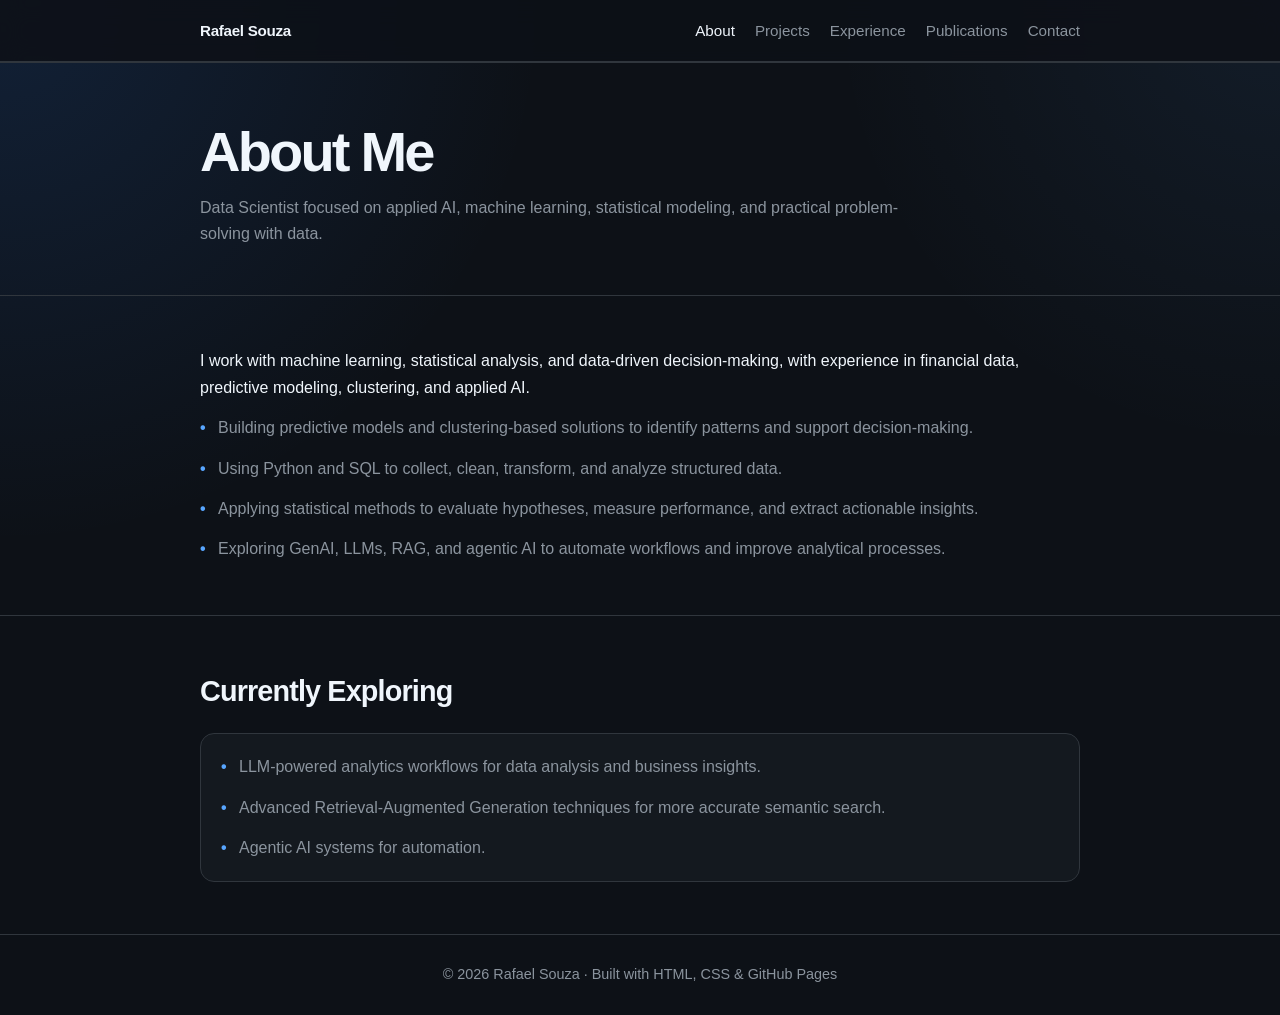
==== about.html @ 1ab5821f "Add files via upload" ====
<!DOCTYPE html>
<html lang="en">
<head>
  <meta charset="UTF-8" />
  <meta name="viewport" content="width=device-width, initial-scale=1.0" />
  <title>About | Rafael Souza</title>
  <meta name="description" content="About Rafael Souza." />
  <link rel="stylesheet" href="styles.css" />
</head>
<body>

<header>
  <div class="container">
    <nav>
      <a class="brand" href="index.html">Rafael Souza</a>
      <div class="nav-links">
        <a href="about.html">About</a>
        <a href="projects.html">Projects</a>
        <a href="experience.html">Experience</a>
        <a href="publications.html">Publications</a>
        <a href="contact.html">Contact</a>
      </div>
    </nav>
  </div>
</header>

<main>

<section class="page-title">
  <div class="container">
    <h1>About Me</h1>
    <p>
      Data Scientist focused on applied AI, machine learning, statistical modeling,
      and practical problem-solving with data.
    </p>
  </div>
</section>

<section>
  <div class="container">
    <p>
      I work with machine learning, statistical analysis, and data-driven decision-making,
      with experience in financial data, predictive modeling, clustering, and applied AI.
    </p>
    <ul class="list">
      <li>Building predictive models and clustering-based solutions to identify patterns and support decision-making.</li>
      <li>Using Python and SQL to collect, clean, transform, and analyze structured data.</li>
      <li>Applying statistical methods to evaluate hypotheses, measure performance, and extract actionable insights.</li>
      <li>Exploring GenAI, LLMs, RAG, and agentic AI to automate workflows and improve analytical processes.</li>
    </ul>
  </div>
</section>

<section>
  <div class="container">
    <h2>Currently Exploring</h2>
    <div class="card">
      <ul class="list">
        <li>LLM-powered analytics workflows for data analysis and business insights.</li>
        <li>Advanced Retrieval-Augmented Generation techniques for more accurate semantic search.</li>
        <li>Agentic AI systems for automation.</li>
      </ul>
    </div>
  </div>
</section>

</main>

<footer>
  <div class="container">
    © <span id="year"></span> Rafael Souza · Built with HTML, CSS & GitHub Pages
  </div>
</footer>
<script src="script.js"></script>

</body>
</html>
---- styles.css ----
:root {
  --bg: #0d1117;
  --surface: #161b22;
  --surface-2: #21262d;
  --text: #f0f6fc;
  --muted: #8b949e;
  --line: #30363d;
  --accent: #58a6ff;
  --accent-strong: #2f81f7;
  --tag-bg: #21262d;
  --max-width: 880px;
}

* {
  box-sizing: border-box;
  margin: 0;
  padding: 0;
}

html {
  scroll-behavior: smooth;
}

body {
  font-family: -apple-system, BlinkMacSystemFont, "Segoe UI", Helvetica, Arial, sans-serif;
  background:
    radial-gradient(circle at top left, rgba(47, 129, 247, 0.14), transparent 34rem),
    radial-gradient(circle at top right, rgba(88, 166, 255, 0.08), transparent 28rem),
    var(--bg);
  color: var(--text);
  line-height: 1.65;
  min-height: 100vh;
}

a {
  color: var(--accent);
  text-decoration: none;
}

a:hover {
  text-decoration: underline;
}

.container {
  width: min(var(--max-width), calc(100% - 32px));
  margin: 0 auto;
}

header {
  border-bottom: 1px solid var(--line);
  background: rgba(13, 17, 23, 0.88);
  backdrop-filter: blur(12px);
  position: sticky;
  top: 0;
  z-index: 10;
}

nav {
  display: flex;
  align-items: center;
  justify-content: space-between;
  padding: 18px 0;
  font-size: 0.95rem;
}

.brand {
  color: var(--text);
  font-weight: 700;
  letter-spacing: -0.02em;
}

.nav-links {
  display: flex;
  gap: 20px;
  color: var(--muted);
}

.nav-links a {
  color: var(--muted);
}

.nav-links a:hover,
.nav-links a.active {
  color: var(--text);
  text-decoration: none;
}

.hero {
  text-align: center;
  padding: 82px 0 62px;
}

.avatar {
  width: 156px;
  height: 156px;
  border-radius: 50%;
  object-fit: cover;
  border: 1px solid var(--line);
  margin-bottom: 26px;
  background: var(--surface);
}

h1 {
  font-size: clamp(2.25rem, 5vw, 3.5rem);
  line-height: 1.1;
  letter-spacing: -0.05em;
  margin-bottom: 12px;
}

h2 {
  font-size: 1.8rem;
  letter-spacing: -0.03em;
  margin-bottom: 18px;
}

h3 {
  font-size: 1.08rem;
  margin-bottom: 7px;
}

.subtitle {
  color: var(--muted);
  font-size: 1.08rem;
  margin-bottom: 22px;
}

.subtitle span {
  display: block;
}

.socials {
  display: flex;
  justify-content: center;
  flex-wrap: wrap;
  gap: 12px;
  margin-top: 22px;
}

.socials a,
.button {
  color: var(--text);
  border: 1px solid var(--line);
  border-radius: 999px;
  padding: 8px 14px;
  font-size: 0.92rem;
  background: rgba(22, 27, 34, 0.82);
}

.socials a:hover,
.button:hover {
  border-color: var(--accent);
  color: var(--accent);
  text-decoration: none;
}

section,
.page {
  padding: 52px 0;
  border-top: 1px solid var(--line);
}

.page:first-of-type {
  border-top: none;
}

.page-title {
  padding: 58px 0 34px;
}

.page-title p {
  color: var(--muted);
  max-width: 720px;
}

p {
  margin-bottom: 14px;
}

.muted {
  color: var(--muted);
}

.grid {
  display: grid;
  gap: 16px;
}

.card {
  padding: 20px;
  border: 1px solid var(--line);
  border-radius: 14px;
  background: rgba(22, 27, 34, 0.78);
}

.card p {
  color: var(--muted);
  margin-bottom: 0;
}

.card + .card {
  margin-top: 14px;
}

.list {
  display: grid;
  gap: 14px;
  list-style: none;
}

.list li {
  padding-left: 18px;
  position: relative;
  color: var(--muted);
}

.list li::before {
  content: "•";
  position: absolute;
  left: 0;
  color: var(--accent);
  font-weight: 700;
}

.tags {
  display: flex;
  flex-wrap: wrap;
  gap: 8px;
  margin-top: 12px;
}

.tag {
  background: var(--tag-bg);
  border: 1px solid var(--line);
  border-radius: 999px;
  padding: 5px 10px;
  color: var(--muted);
  font-size: 0.86rem;
}

.project-link {
  display: inline-block;
  margin-top: 12px;
  font-size: 0.92rem;
  font-weight: 600;
}

footer {
  border-top: 1px solid var(--line);
  color: var(--muted);
  text-align: center;
  padding: 28px 0;
  font-size: 0.9rem;
}

@media (max-width: 720px) {
  nav {
    flex-direction: column;
    gap: 12px;
  }

  .nav-links {
    gap: 14px;
    flex-wrap: wrap;
    justify-content: center;
  }

  .hero {
    padding-top: 52px;
  }
}
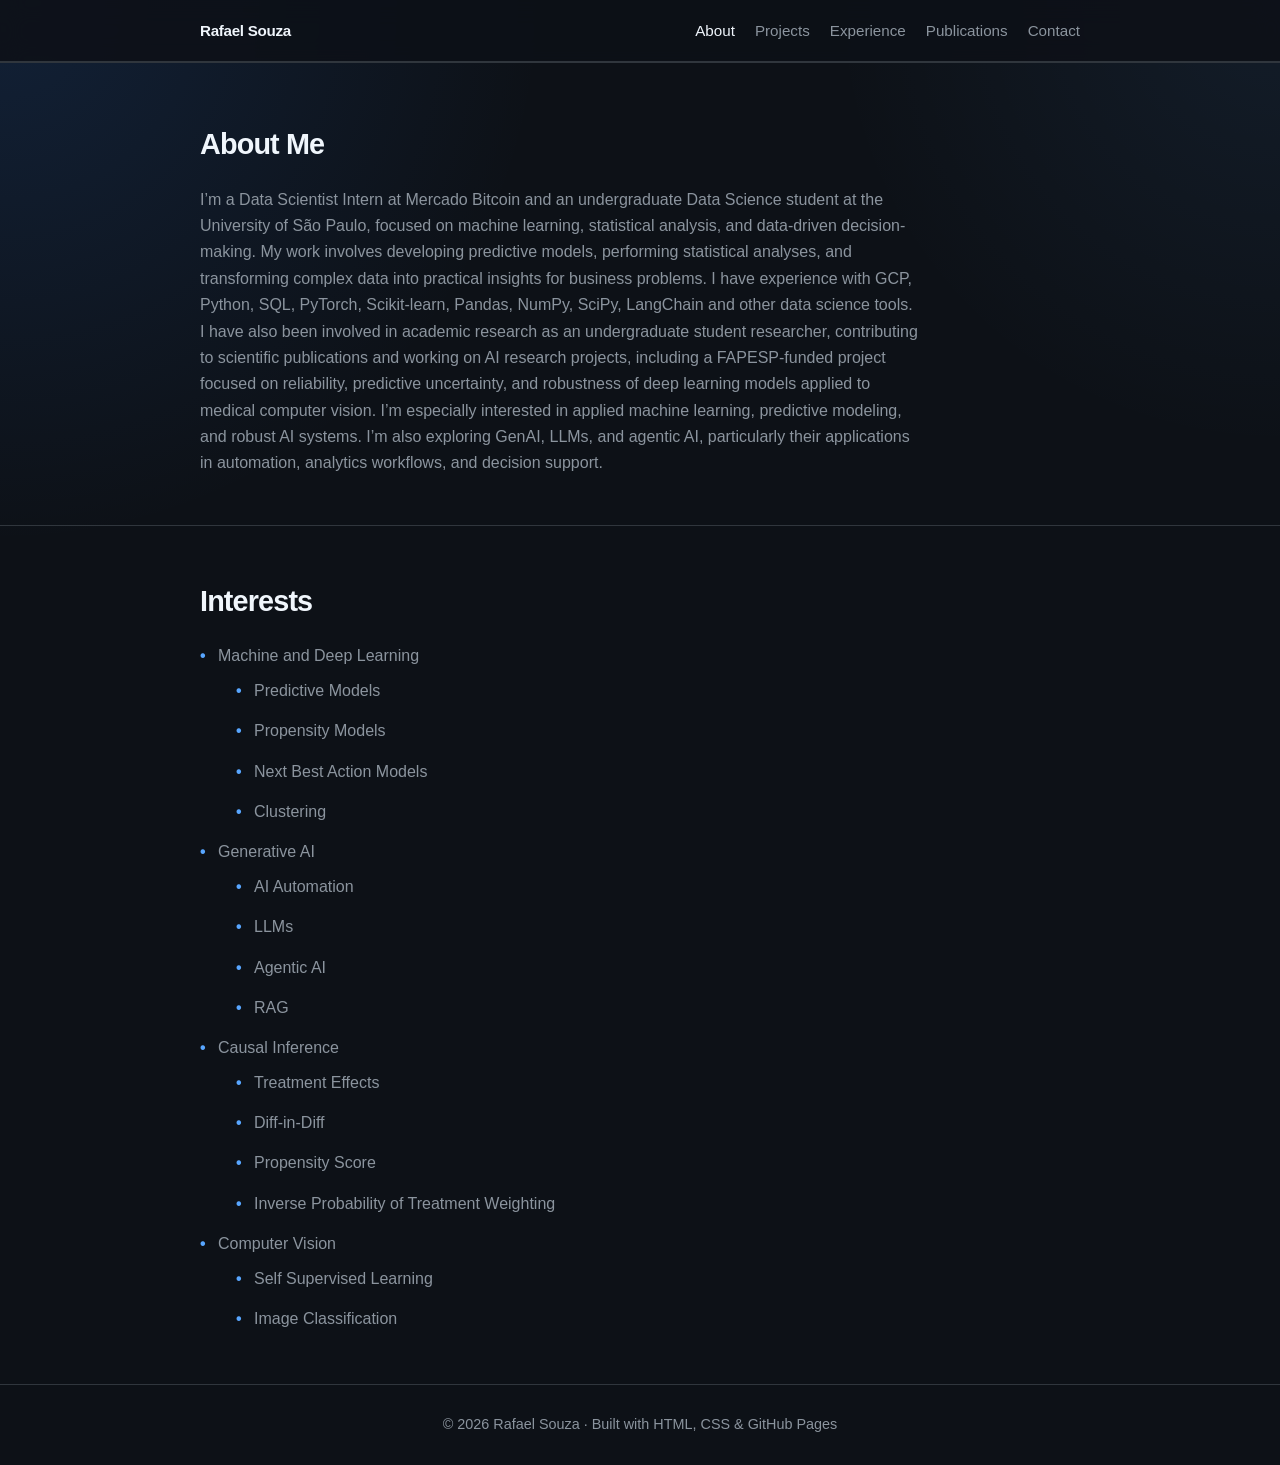
==== commit 8d32eb0f: "Update about.html" ====
--- a/about.html
+++ b/about.html
@@ -28,39 +28,63 @@
 
 <section class="page-title">
   <div class="container">
-    <h1>About Me</h1>
+    <h2>About Me</h2>
     <p>
-      Data Scientist focused on applied AI, machine learning, statistical modeling,
-      and practical problem-solving with data.
+      I’m a Data Scientist Intern at Mercado Bitcoin and an undergraduate Data Science student at the University of São Paulo, focused on machine learning, statistical analysis, and data-driven decision-making.
+
+      My work involves developing predictive models, performing statistical analyses, and transforming complex data into practical insights for business problems. I have experience with GCP, Python, SQL, PyTorch, Scikit-learn, Pandas, NumPy, SciPy, LangChain and other data science tools.
+
+      I have also been involved in academic research as an undergraduate student researcher, contributing to scientific publications and working on AI research projects, including a FAPESP-funded project focused on reliability, predictive uncertainty, and robustness of deep learning models applied to medical computer vision.
+
+      I’m especially interested in applied machine learning, predictive modeling, and robust AI systems. I’m also exploring GenAI, LLMs, and agentic AI, particularly their applications in automation, analytics workflows, and decision support.
     </p>
   </div>
 </section>
 
 <section>
   <div class="container">
-    <p>
-      I work with machine learning, statistical analysis, and data-driven decision-making,
-      with experience in financial data, predictive modeling, clustering, and applied AI.
-    </p>
+    <h2>Interests</h2>
+
     <ul class="list">
-      <li>Building predictive models and clustering-based solutions to identify patterns and support decision-making.</li>
-      <li>Using Python and SQL to collect, clean, transform, and analyze structured data.</li>
-      <li>Applying statistical methods to evaluate hypotheses, measure performance, and extract actionable insights.</li>
-      <li>Exploring GenAI, LLMs, RAG, and agentic AI to automate workflows and improve analytical processes.</li>
+      <li>
+        Machine and Deep Learning
+        <ul class="list" style="margin-top: 8px; margin-left: 18px;">
+          <li>Predictive Models</li>
+          <li>Propensity Models</li>
+          <li>Next Best Action Models</li>
+          <li>Clustering</li>
+        </ul>
+      </li>
+
+      <li>
+        Generative AI
+        <ul class="list" style="margin-top: 8px; margin-left: 18px;">
+          <li>AI Automation</li>
+          <li>LLMs</li>
+          <li>Agentic AI</li>
+          <li>RAG</li>
+        </ul>
+      </li>
+
+      <li>
+        Causal Inference
+        <ul class="list" style="margin-top: 8px; margin-left: 18px;">
+          <li>Treatment Effects</li>
+          <li>Diff-in-Diff</li>
+          <li>Propensity Score</li>
+          <li>Inverse Probability of Treatment Weighting</li>
+        </ul>
+      </li>
+
+      <li>
+        Computer Vision
+        <ul class="list" style="margin-top: 8px; margin-left: 18px;">  
+          <li>Self Supervised Learning</li>
+          <li>Image Classification</li>
+        </ul>
+      </li>
+      
     </ul>
-  </div>
-</section>
-
-<section>
-  <div class="container">
-    <h2>Currently Exploring</h2>
-    <div class="card">
-      <ul class="list">
-        <li>LLM-powered analytics workflows for data analysis and business insights.</li>
-        <li>Advanced Retrieval-Augmented Generation techniques for more accurate semantic search.</li>
-        <li>Agentic AI systems for automation.</li>
-      </ul>
-    </div>
   </div>
 </section>
 
--- a/styles.css
+++ b/styles.css
@@ -268,3 +268,57 @@
     padding-top: 52px;
   }
 }
+
+.icon-socials {
+  display: flex;
+  justify-content: center;
+  align-items: center;
+  gap: 14px;
+  flex-wrap: wrap;
+  margin-top: 18px;
+}
+
+.icon-socials a {
+  width: 42px;
+  height: 42px;
+  border: 1px solid var(--line);
+  border-radius: 50%;
+  background: rgba(22, 27, 34, 0.82);
+  color: var(--text);
+
+  display: inline-flex;
+  align-items: center;
+  justify-content: center;
+
+  text-decoration: none;
+  transition:
+    border-color 0.2s ease,
+    transform 0.2s ease,
+    background 0.2s ease,
+    opacity 0.2s ease;
+}
+
+.icon-socials a:hover {
+  border-color: var(--accent);
+  background: var(--surface-2);
+  transform: translateY(-2px);
+  text-decoration: none;
+}
+
+.icon-socials img {
+  width: 20px;
+  height: 20px;
+  object-fit: contain;
+  opacity: 0.92;
+}
+
+.icon-socials a:hover img {
+  opacity: 1;
+}
+
+.cv-icon {
+  color: var(--text);
+  font-size: 0.72rem;
+  font-weight: 800;
+  letter-spacing: -0.02em;
+}
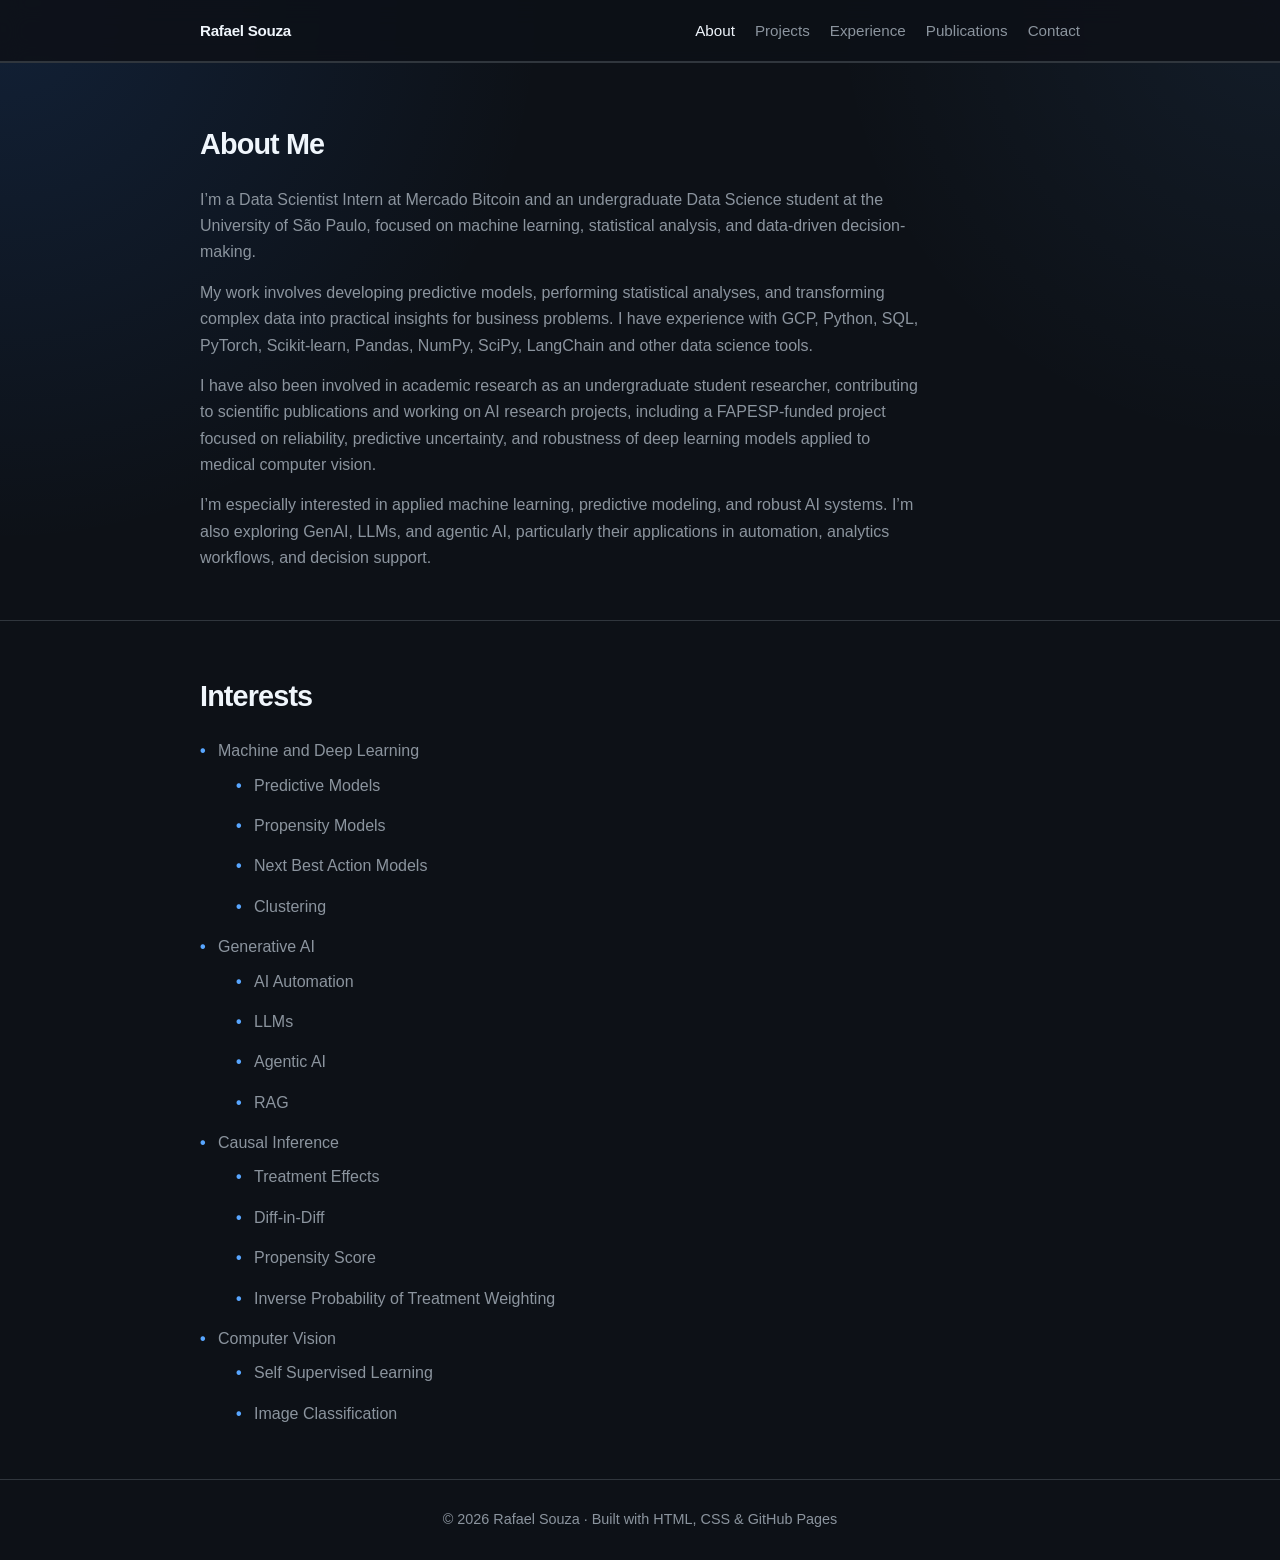
==== commit d19af776: "Update about.html" ====
--- a/about.html
+++ b/about.html
@@ -31,11 +31,17 @@
     <h2>About Me</h2>
     <p>
       I’m a Data Scientist Intern at Mercado Bitcoin and an undergraduate Data Science student at the University of São Paulo, focused on machine learning, statistical analysis, and data-driven decision-making.
+    </p>
+    
+    <p>
+      My work involves developing predictive models, performing statistical analyses, and transforming complex data into practical insights for business problems. I have experience with GCP, Python, SQL, PyTorch, Scikit-learn, Pandas, NumPy, SciPy, LangChain and other data science tools.
+    </p>
+    
+    <p>
+      I have also been involved in academic research as an undergraduate student researcher, contributing to scientific publications and working on AI research projects, including a FAPESP-funded project focused on reliability, predictive uncertainty, and robustness of deep learning models applied to medical computer vision.
+    </p>
 
-      My work involves developing predictive models, performing statistical analyses, and transforming complex data into practical insights for business problems. I have experience with GCP, Python, SQL, PyTorch, Scikit-learn, Pandas, NumPy, SciPy, LangChain and other data science tools.
-
-      I have also been involved in academic research as an undergraduate student researcher, contributing to scientific publications and working on AI research projects, including a FAPESP-funded project focused on reliability, predictive uncertainty, and robustness of deep learning models applied to medical computer vision.
-
+    <p>
       I’m especially interested in applied machine learning, predictive modeling, and robust AI systems. I’m also exploring GenAI, LLMs, and agentic AI, particularly their applications in automation, analytics workflows, and decision support.
     </p>
   </div>
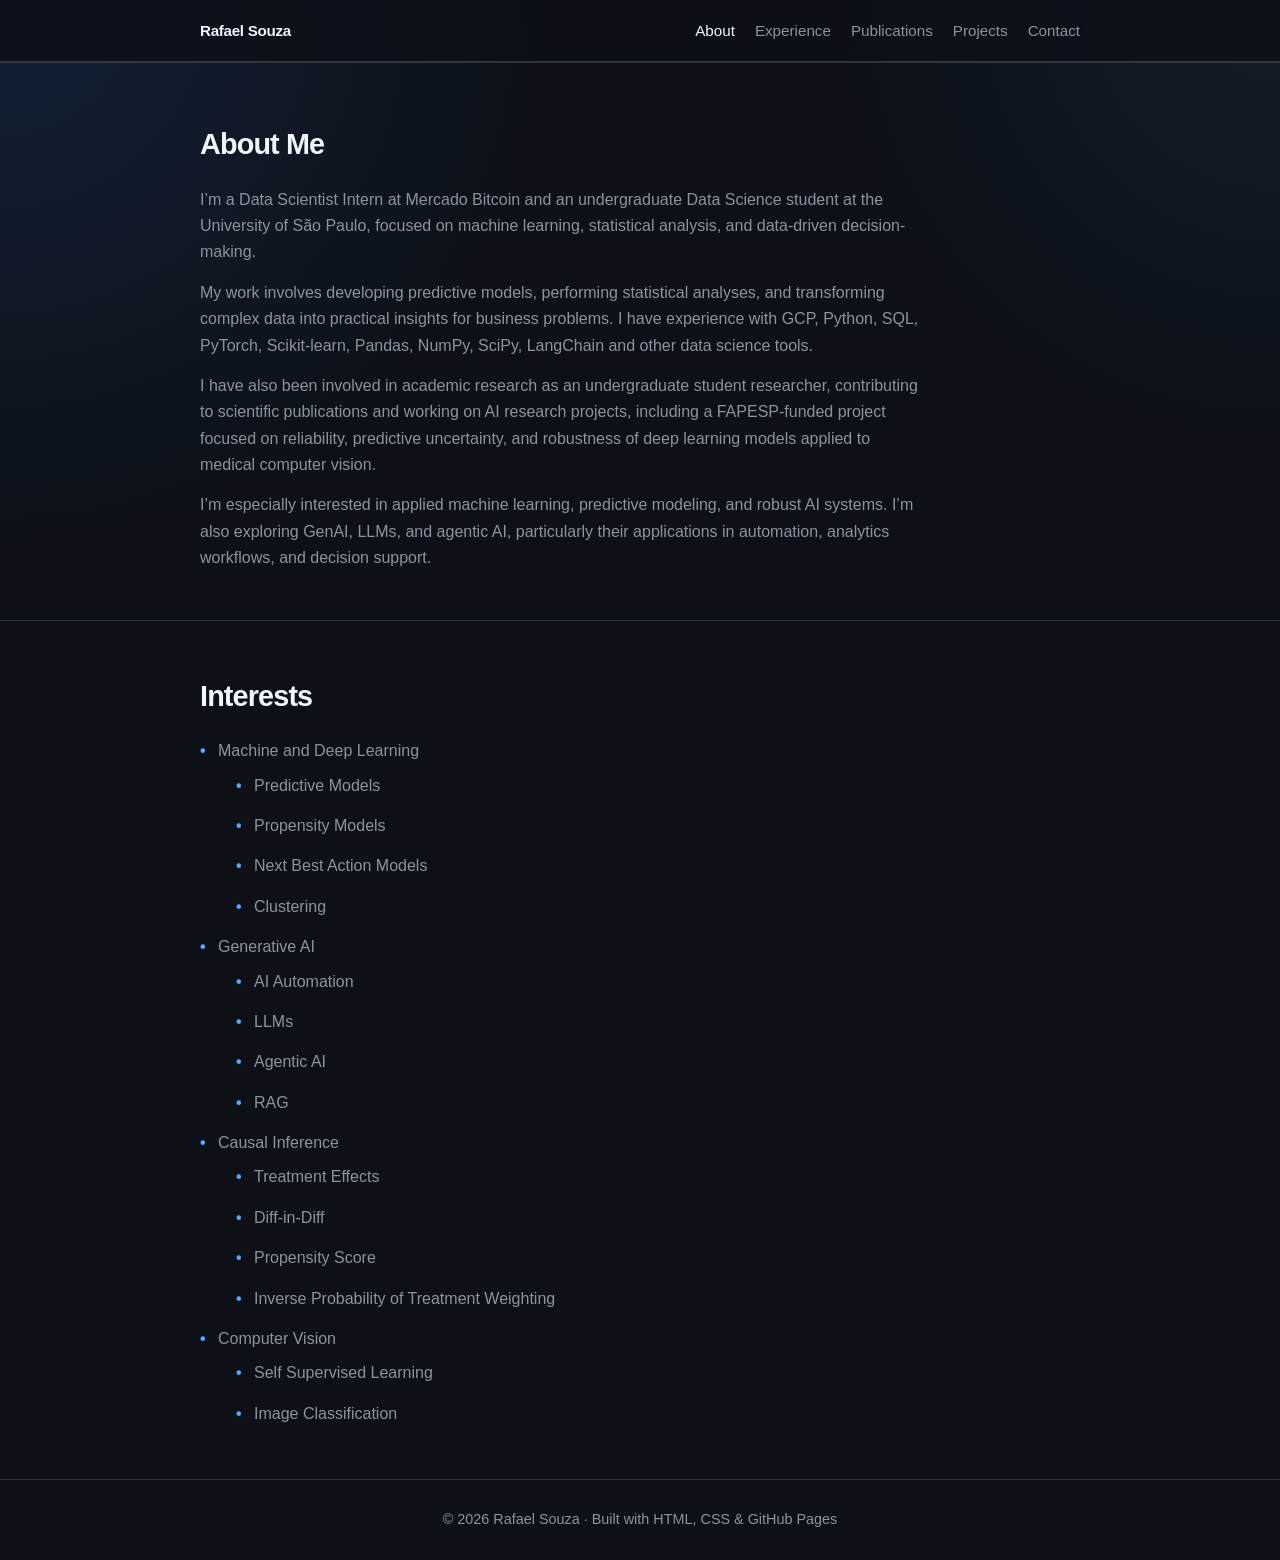
==== commit 6062c5ef: "Update about.html" ====
--- a/about.html
+++ b/about.html
@@ -15,9 +15,9 @@
       <a class="brand" href="index.html">Rafael Souza</a>
       <div class="nav-links">
         <a href="about.html">About</a>
-        <a href="projects.html">Projects</a>
         <a href="experience.html">Experience</a>
         <a href="publications.html">Publications</a>
+        <a href="projects.html">Projects</a>
         <a href="contact.html">Contact</a>
       </div>
     </nav>
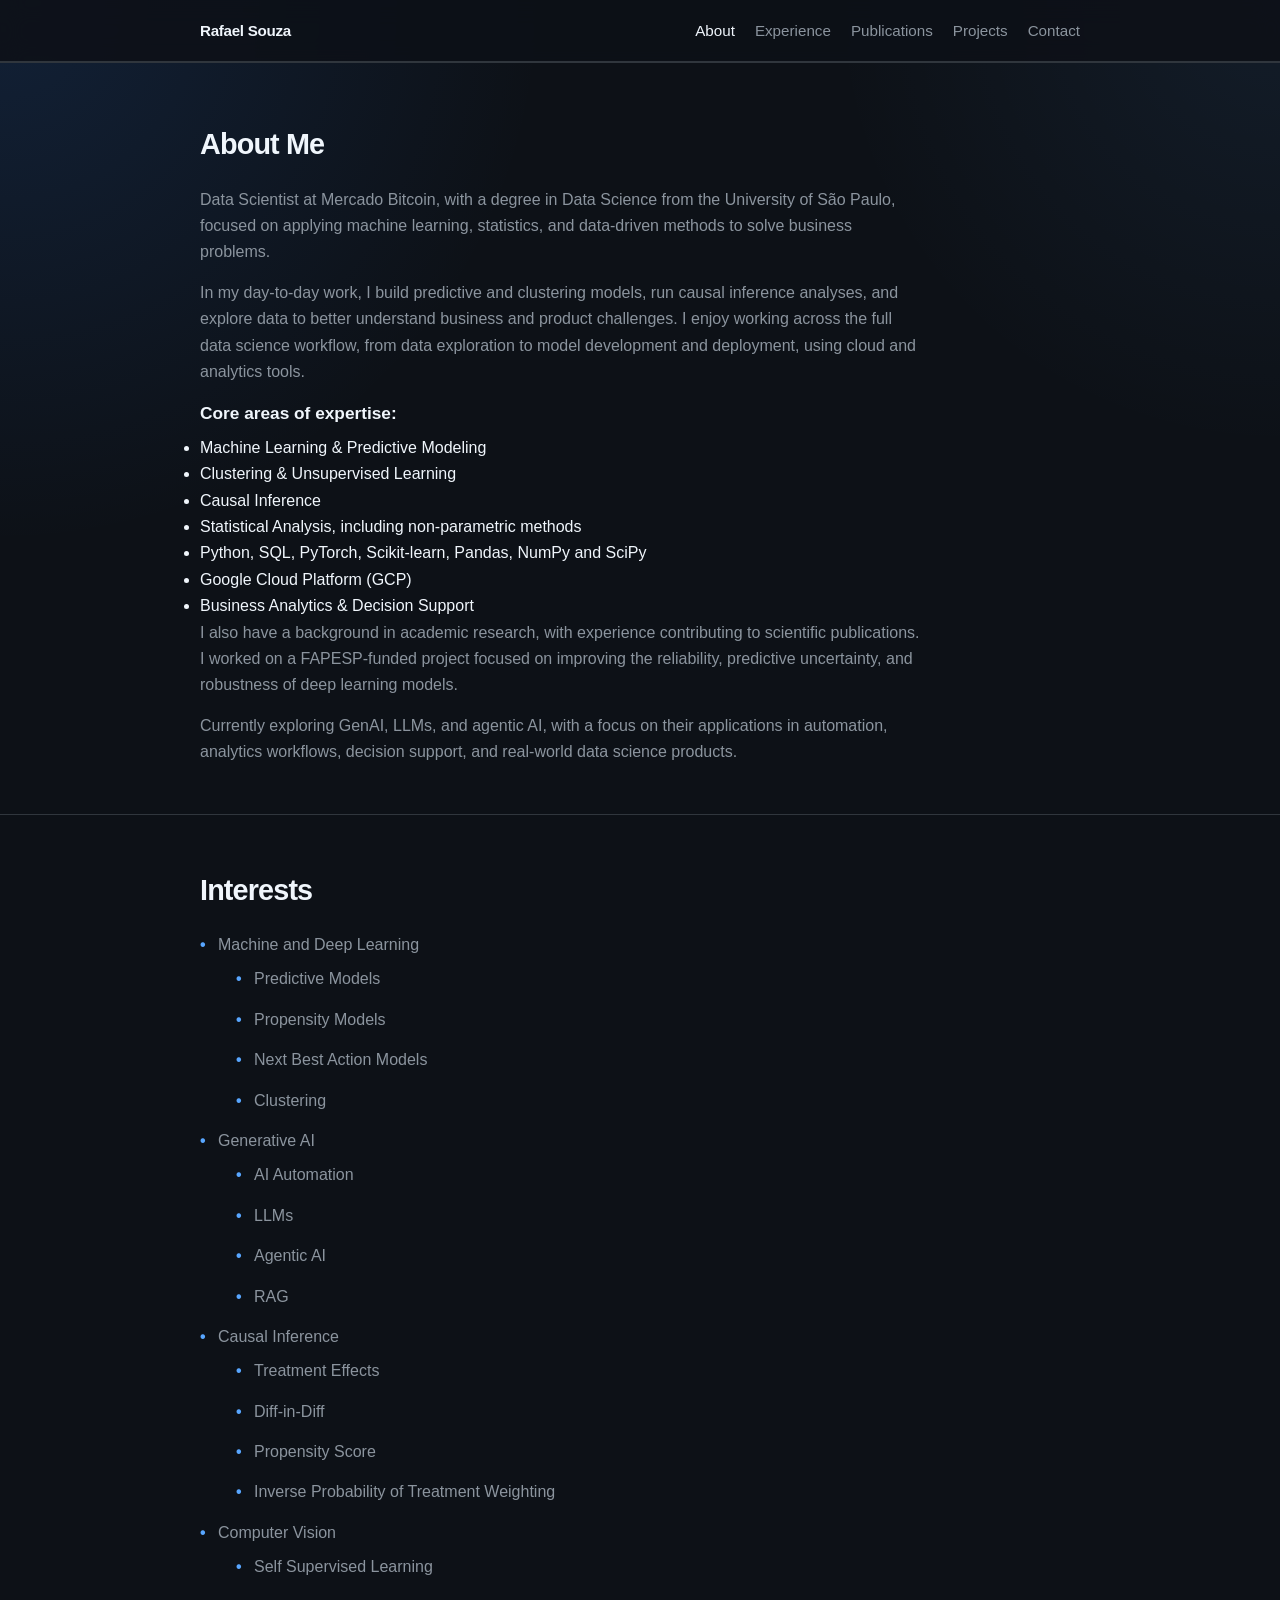
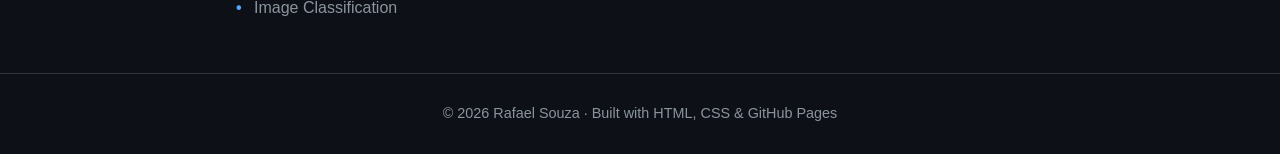
==== commit e91d0df2: "Update about.html" ====
--- a/about.html
+++ b/about.html
@@ -30,19 +30,27 @@
   <div class="container">
     <h2>About Me</h2>
     <p>
-      I’m a Data Scientist Intern at Mercado Bitcoin and an undergraduate Data Science student at the University of São Paulo, focused on machine learning, statistical analysis, and data-driven decision-making.
+    Data Scientist at Mercado Bitcoin, with a degree in Data Science from the University of São Paulo, focused on applying machine learning, statistics, and data-driven methods to solve business problems.
     </p>
-    
     <p>
-      My work involves developing predictive models, performing statistical analyses, and transforming complex data into practical insights for business problems. I have experience with GCP, Python, SQL, PyTorch, Scikit-learn, Pandas, NumPy, SciPy, LangChain and other data science tools.
-    </p>
-    
-    <p>
-      I have also been involved in academic research as an undergraduate student researcher, contributing to scientific publications and working on AI research projects, including a FAPESP-funded project focused on reliability, predictive uncertainty, and robustness of deep learning models applied to medical computer vision.
+    In my day-to-day work, I build predictive and clustering models, run causal inference analyses, and explore data to better understand business and product challenges. I enjoy working across the full data science workflow, from data exploration to model development and deployment, using cloud and analytics tools.
     </p>
 
+    <h3>Core areas of expertise:</h3>
+    <ul class="expertise-list">
+      <li>Machine Learning & Predictive Modeling</li>
+      <li>Clustering & Unsupervised Learning</li>
+      <li>Causal Inference</li>
+      <li>Statistical Analysis, including non-parametric methods</li>
+      <li>Python, SQL, PyTorch, Scikit-learn, Pandas, NumPy and SciPy</li>
+      <li>Google Cloud Platform (GCP)</li>
+      <li>Business Analytics & Decision Support</li>
+    </ul>
     <p>
-      I’m especially interested in applied machine learning, predictive modeling, and robust AI systems. I’m also exploring GenAI, LLMs, and agentic AI, particularly their applications in automation, analytics workflows, and decision support.
+    I also have a background in academic research, with experience contributing to scientific publications. I worked on a FAPESP-funded project focused on improving the reliability, predictive uncertainty, and robustness of deep learning models.
+    </p>
+    <p>
+    Currently exploring GenAI, LLMs, and agentic AI, with a focus on their applications in automation, analytics workflows, decision support, and real-world data science products.
     </p>
   </div>
 </section>
--- a/styles.css
+++ b/styles.css
@@ -322,3 +322,12 @@
   font-weight: 800;
   letter-spacing: -0.02em;
 }
+
+.signature-name {
+  font-family: "Alex Brush", cursive;
+  font-size: clamp(3.4rem, 8vw, 5.2rem);
+  font-weight: 400;
+  letter-spacing: 0.01em;
+  margin-bottom: 10px;
+  color: var(--text);
+}
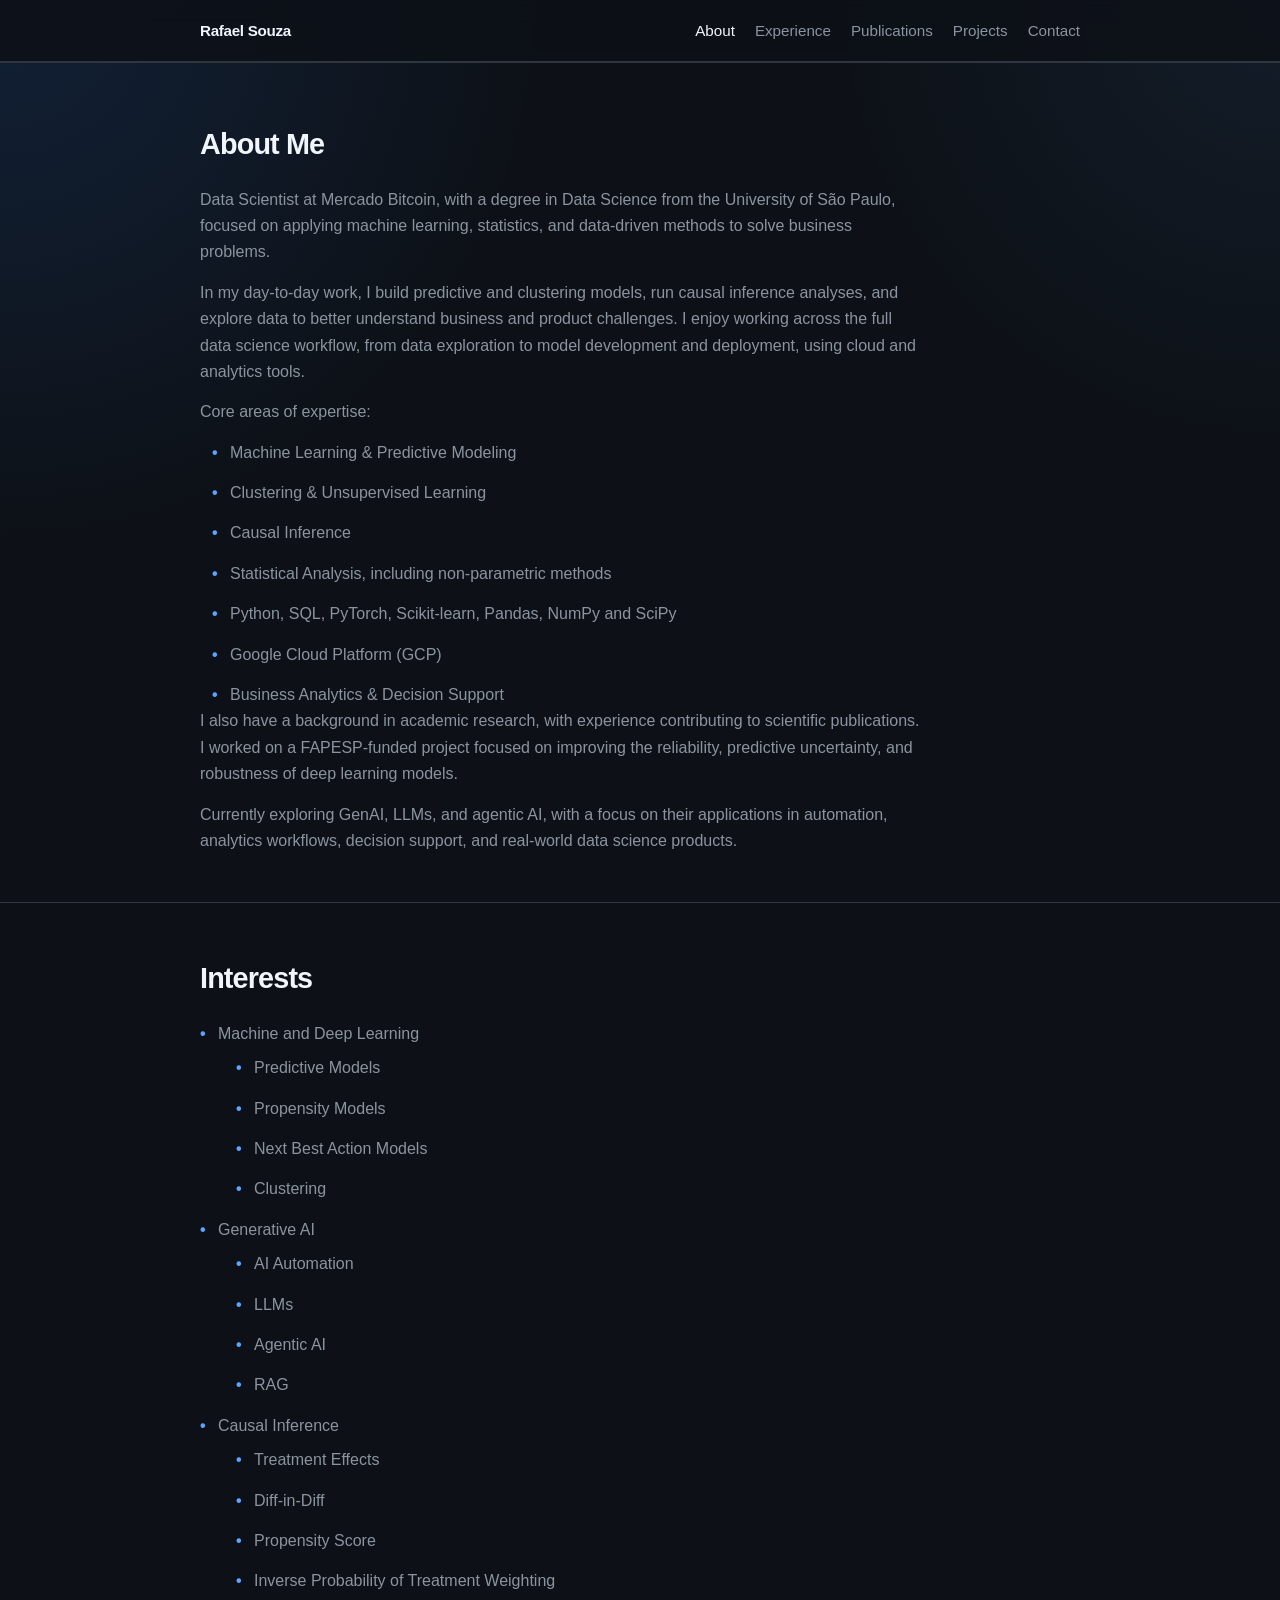
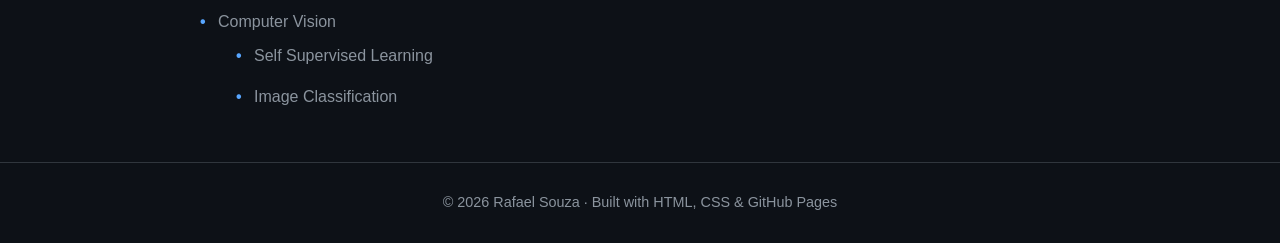
==== commit 8e52c22d: "Update about.html" ====
--- a/about.html
+++ b/about.html
@@ -36,8 +36,8 @@
     In my day-to-day work, I build predictive and clustering models, run causal inference analyses, and explore data to better understand business and product challenges. I enjoy working across the full data science workflow, from data exploration to model development and deployment, using cloud and analytics tools.
     </p>
 
-    <h3>Core areas of expertise:</h3>
-    <ul class="expertise-list">
+    <p>Core areas of expertise:</p>
+    <ul class="list" style="margin-top: 8px; margin-left: 12px;">
       <li>Machine Learning & Predictive Modeling</li>
       <li>Clustering & Unsupervised Learning</li>
       <li>Causal Inference</li>
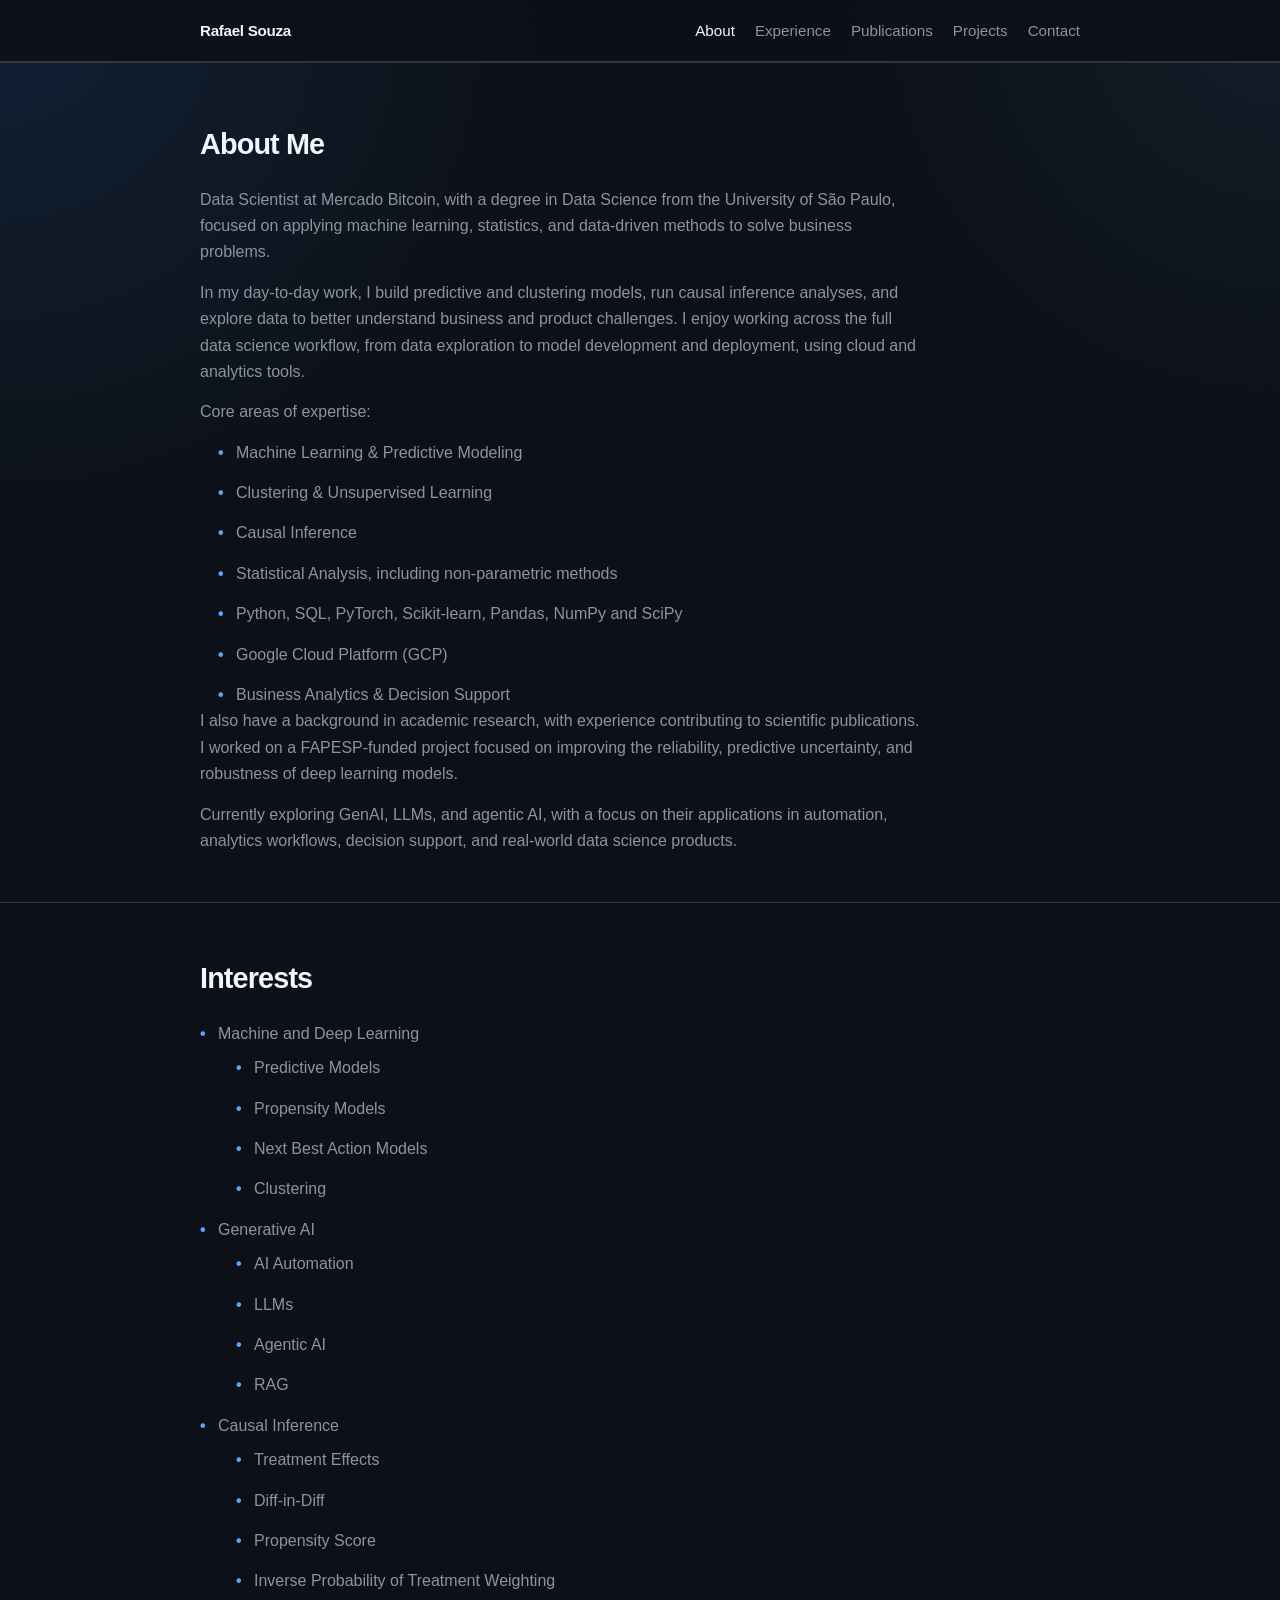
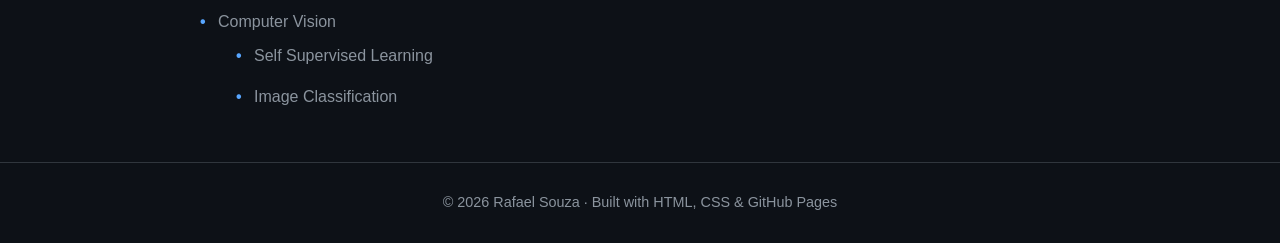
==== commit 53a9e88d: "Update about.html" ====
--- a/about.html
+++ b/about.html
@@ -37,7 +37,7 @@
     </p>
 
     <p>Core areas of expertise:</p>
-    <ul class="list" style="margin-top: 8px; margin-left: 12px;">
+    <ul class="list" style="margin-top: 8px; margin-left: 18px;">
       <li>Machine Learning & Predictive Modeling</li>
       <li>Clustering & Unsupervised Learning</li>
       <li>Causal Inference</li>
